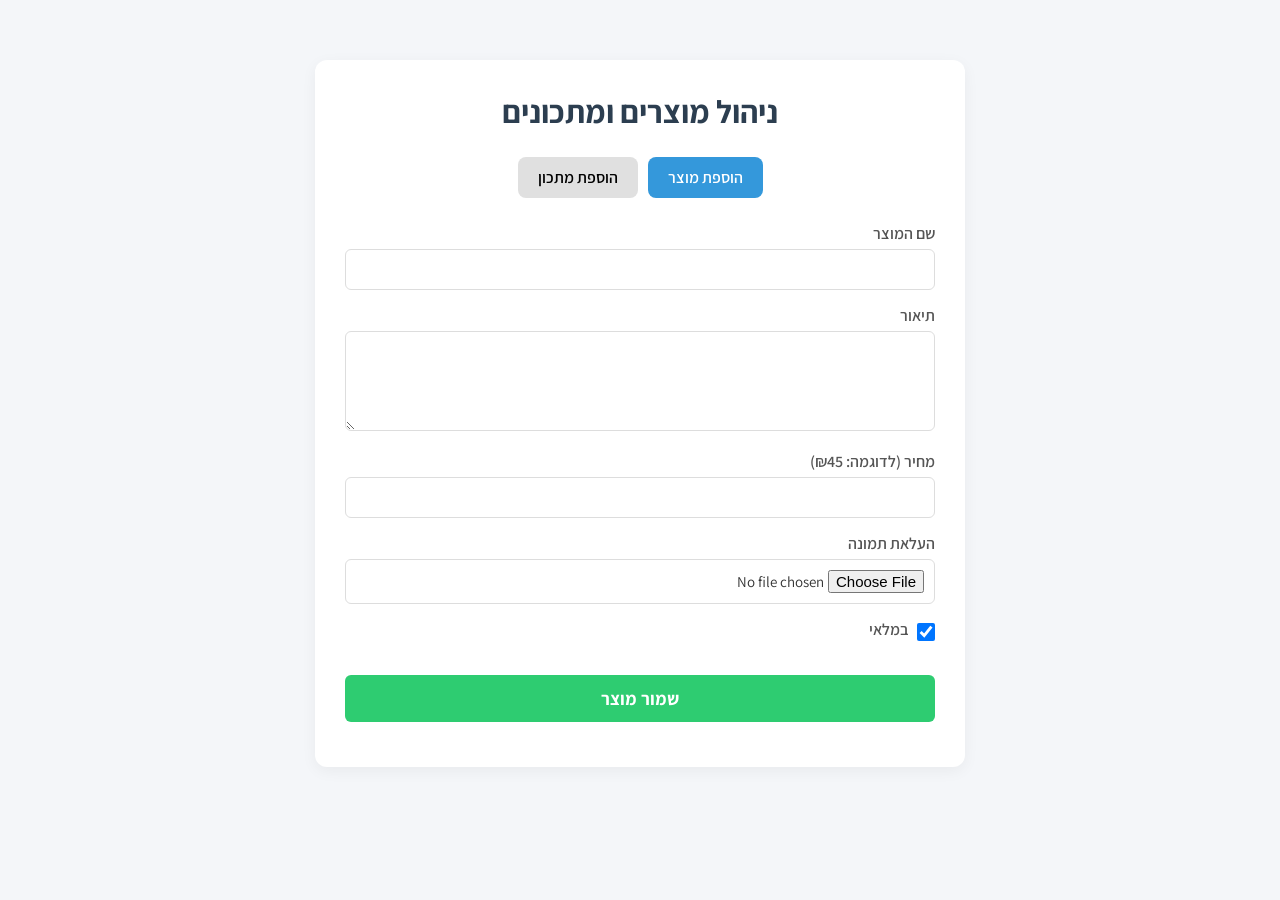
==== admin/index.html @ 8ba14fdf "Update index.html" ====
<!doctype html>
<html lang="he" dir="rtl">
<head>
    <meta charset="utf-8" />
    <meta name="viewport" content="width=device-width, initial-scale=1.0" />
    <title>מערכת ניהול תוכן - Inbali’z</title>
    <link href="https://fonts.googleapis.com/css2?family=Assistant:wght@400;600;700&display=swap" rel="stylesheet">
    <style>
        * {
            box-sizing: border-box;
            margin: 0;
            padding: 0;
            font-family: 'Assistant', sans-serif;
        }
        body {
            background-color: #f4f6f9;
            color: #333;
            padding: 20px;
        }
        .admin-container {
            max-width: 650px;
            margin: 40px auto;
            background: #fff;
            padding: 30px;
            border-radius: 12px;
            box-shadow: 0 4px 15px rgba(0,0,0,0.05);
        }
        h1 {
            text-align: center;
            margin-bottom: 25px;
            color: #2c3e50;
        }
        .tabs {
            display: flex;
            justify-content: center;
            margin-bottom: 25px;
            gap: 10px;
        }
        .tab-btn {
            padding: 10px 20px;
            border: none;
            background: #e0e0e0;
            cursor: pointer;
            border-radius: 8px;
            font-size: 16px;
            font-weight: 600;
            transition: 0.3s;
        }
        .tab-btn.active {
            background: #3498db;
            color: #fff;
        }
        .form-section {
            display: none;
        }
        .form-section.active {
            display: block;
        }
        .form-group {
            margin-bottom: 15px;
        }
        label {
            display: block;
            margin-bottom: 5px;
            font-weight: 600;
            color: #555;
        }
        input[type="text"],
        input[type="number"],
        input[type="file"],
        textarea {
            width: 100%;
            padding: 10px;
            border: 1px solid #ddd;
            border-radius: 6px;
            font-size: 15px;
        }
        textarea {
            resize: vertical;
            height: 100px;
        }
        .ingredient-row {
            display: flex;
            gap: 8px;
            margin-bottom: 8px;
            align-items: center;
        }
        .ingredient-row input {
            flex: 1;
        }
        .action-btn {
            background: #3498db;
            color: white;
            border: none;
            width: 38px;
            height: 38px;
            border-radius: 6px;
            cursor: pointer;
            font-size: 18px;
            font-weight: bold;
            display: flex;
            align-items: center;
            justify-content: center;
            flex-shrink: 0;
        }
        .action-btn.remove {
            background: #e74c3c;
        }
        .action-btn.add {
            background: #2ecc71;
        }
        .checkbox-group {
            display: flex;
            align-items: center;
            gap: 8px;
        }
        .checkbox-group input {
            width: 18px;
            height: 18px;
        }
        button.submit-btn {
            width: 100%;
            padding: 12px;
            background: #2ecc71;
            color: white;
            border: none;
            border-radius: 6px;
            font-size: 18px;
            font-weight: 700;
            cursor: pointer;
            transition: 0.3s;
            margin-top: 15px;
        }
        button.submit-btn:hover {
            background: #27ae60;
        }
        #status-message {
            margin-top: 15px;
            text-align: center;
            font-weight: 600;
        }
    </style>
</head>
<body>

    <div class="admin-container">
        <h1>ניהול מוצרים ומתכונים</h1>
        
        <div class="tabs">
            <button class="tab-btn active" onclick="switchTab('products')">הוספת מוצר</button>
            <button class="tab-btn" onclick="switchTab('recipes')">הוספת מתכון</button>
        </div>

        <!-- טופס מוצרים -->
        <div id="products-section" class="form-section active">
            <form id="product-form" onsubmit="saveItem(event, 'products')">
                <div class="form-group">
                    <label>שם המוצר</label>
                    <input type="text" id="prod-name" required>
                </div>
                <div class="form-group">
                    <label>תיאור</label>
                    <textarea id="prod-desc" required></textarea>
                </div>
                <div class="form-group">
                    <label>מחיר (לדוגמה: ₪45)</label>
                    <input type="text" id="prod-price" required>
                </div>
                <div class="form-group">
                    <label>העלאת תמונה</label>
                    <input type="file" id="prod-img" accept="image/*" required>
                </div>
                <div class="form-group checkbox-group">
                    <input type="checkbox" id="prod-stock" checked>
                    <label for="prod-stock">במלאי</label>
                </div>
                <button type="submit" class="submit-btn">שמור מוצר</button>
            </form>
        </div>

        <!-- טופס מתכונים -->
        <div id="recipes-section" class="form-section">
            <form id="recipe-form" onsubmit="saveItem(event, 'recipes')">
                <div class="form-group">
                    <label>מזהה (מספר סידורי ייחודי, למשל: 1, 2...)</label>
                    <input type="number" id="rec-id" required>
                </div>
                <div class="form-group">
                    <label>שם המתכון</label>
                    <input type="text" id="rec-title" required>
                </div>
                <div class="form-group">
                    <label>העלאת תמונה</label>
                    <input type="file" id="rec-img" accept="image/*" required>
                </div>
                <div class="form-group">
                    <label>מצרכים</label>
                    <div id="ingredients-container">
                        <div class="ingredient-row">
                            <input type="text" class="ingredient-input" placeholder="לדוגמה: 500 מ&quot;ל שמנת מתוקה" required>
                            <button type="button" class="action-btn add" onclick="addIngredientRow(this)" title="הוסף שורה">+</button>
                        </div>
                    </div>
                </div>
                <div class="form-group">
                    <label>אופן הכנה</label>
                    <textarea id="rec-instructions" required></textarea>
                </div>
                <button type="submit" class="submit-btn">שמור מתכון</button>
            </form>
        </div>

        <div id="status-message"></div>
    </div>

    <script>
        const GITHUB_TOKEN = "YOUR_GITHUB_PERSONAL_ACCESS_TOKEN"; 
        const REPO_OWNER = "YOUR_GITHUB_USERNAME";
        const REPO_NAME = "YOUR_REPO_NAME";
        const BRANCH = "main";

        function switchTab(tab) {
            document.querySelectorAll('.tab-btn').forEach(btn => btn.classList.remove('active'));
            document.querySelectorAll('.form-section').forEach(sec => sec.classList.remove('active'));

            if (tab === 'products') {
                document.querySelectorAll('.tab-btn')[0].classList.add('active');
                document.getElementById('products-section').classList.add('active');
            } else {
                document.querySelectorAll('.tab-btn')[1].classList.add('active');
                document.getElementById('recipes-section').classList.add('active');
            }
        }

        // ניהול שורות מצרכים דינמיות עם כפתור + ו- - צמודים
        function addIngredientRow(button) {
            // הופכים את הכפתור הנוכחי למינוס (-) כדי שיה אפשר למחוק את השורה הזו
            button.className = "action-btn remove";
            button.textContent = "-";
            button.setAttribute("onclick", "removeIngredientRow(this)");

            const container = document.getElementById("ingredients-container");
            const newRow = document.createElement("div");
            newRow.className = "ingredient-row";
            newRow.innerHTML = `
                <input type="text" class="ingredient-input" placeholder="הכנס מצרך נוסף">
                <button type="button" class="action-btn add" onclick="addIngredientRow(this)" title="הוסף שורה">+</button>
            `;
            container.appendChild(newRow);
        }

        function removeIngredientRow(button) {
            button.parentElement.remove();
        }

        function fileToBase64(file) {
            return new Promise((resolve, reject) => {
                const reader = new FileReader();
                reader.readAsDataURL(file);
                reader.onload = () => resolve(reader.result.split(',')[1]);
                reader.onerror = error => reject(error);
            });
        }

        async function uploadImageToGitHub(fileInputId) {
            const fileInput = document.getElementById(fileInputId);
            if (!fileInput.files[0]) return null;

            const file = fileInput.files[0];
            const base64Content = await fileToBase64(file);
            const imageName = `${Date.now()}-${file.name.replace(/\s+/g, '-')}`;
            const imagePath = `images/${imageName}`;

            const response = await fetch(`https://api.github.com/repos/${REPO_OWNER}/${REPO_NAME}/contents/${imagePath}`, {
                method: "PUT",
                headers: {
                    "Authorization": `token ${GITHUB_TOKEN}`,
                    "Content-Type": "application/json",
                },
                body: JSON.stringify({
                    message: `Upload image ${imageName} via admin panel`,
                    content: base64Content,
                    branch: BRANCH
                })
            });

            if (!response.ok) {
                throw new Error("Failed to upload image to GitHub");
            }

            return imagePath;
        }

        async function saveItem(event, type) {
            event.preventDefault();
            const statusDiv = document.getElementById("status-message");
            statusDiv.style.color = "#333";
            statusDiv.textContent = "מעלה תמונה ושומר נתונים ל-GitHub...";

            try {
                const imagePath = await uploadImageToGitHub(type === 'products' ? 'prod-img' : 'rec-img');
                
                let fileName, fileData, folderPath;
                const uniqueId = Date.now();

                if (type === 'products') {
                    const name = document.getElementById("prod-name").value;
                    const description = document.getElementById("prod-desc").value;
                    const price = document.getElementById("prod-price").value;
                    const inStock = document.getElementById("prod-stock").checked;

                    fileName = `product-${uniqueId}.json`;
                    folderPath = `data/products/${fileName}`;
                    fileData = { name, description, price, image: `./${imagePath}`, inStock };
                } else {
                    const id = Number(document.getElementById("rec-id").value);
                    const title = document.getElementById("rec-title").value;
                    const instructions = document.getElementById("rec-instructions").value;

                    // איסוף כל שורות המצרכים למערך מחרוזות נקי
                    const ingredientInputs = document.querySelectorAll(".ingredient-input");
                    const ingredients = Array.from(ingredientInputs).map(input => input.value.trim()).filter(val => val !== "");

                    fileName = `recipe-${uniqueId}.json`;
                    folderPath = `data/recipes/${fileName}`;
                    fileData = { id, title, image: `./${imagePath}`, ingredients, instructions };
                }

                const contentEncoded = btoa(unescape(encodeURIComponent(JSON.stringify(fileData, null, 2))));

                const response = await fetch(`https://api.github.com/repos/${REPO_OWNER}/${REPO_NAME}/contents/${folderPath}`,{
                    method: "PUT",
                    headers: {
                        "Authorization": `token ${GITHUB_TOKEN}`,
                        "Content-Type": "application/json",
                    },
                    body: JSON.stringify({
                        message: `Add new ${type} and image via custom admin panel`,
                        content: contentEncoded,
                        branch: BRANCH
                    })
                });

                if (response.ok) {
                    statusDiv.style.color = "green";
                    statusDiv.textContent = "הפריט והתמונה הועלו בהצלחה ונשמרו ב-GitHub! ✨";
                    event.target.reset();
                    // איפוס שורות המצרכים למצרך בודד התחלתי עם כפתור +
                    document.getElementById("ingredients-container").innerHTML = `
                        <div class="ingredient-row">
                            <input type="text" class="ingredient-input" placeholder="לדוגמה: 500 מ&quot;ל שמנת מתוקה" required>
                            <button type="button" class="action-btn add" onclick="addIngredientRow(this)" title="הוסף שורה">+</button>
                        </div>
                    `;
                } else {
                    const err = await response.json();
                    throw new Error(err.message || "Unknown error");
                }
            } catch (error) {
                statusDiv.style.color = "red";
                statusDiv.textContent = "שגיאה בשמירה: " + error.message;
            }
        }
    </script>
</body>
</html>
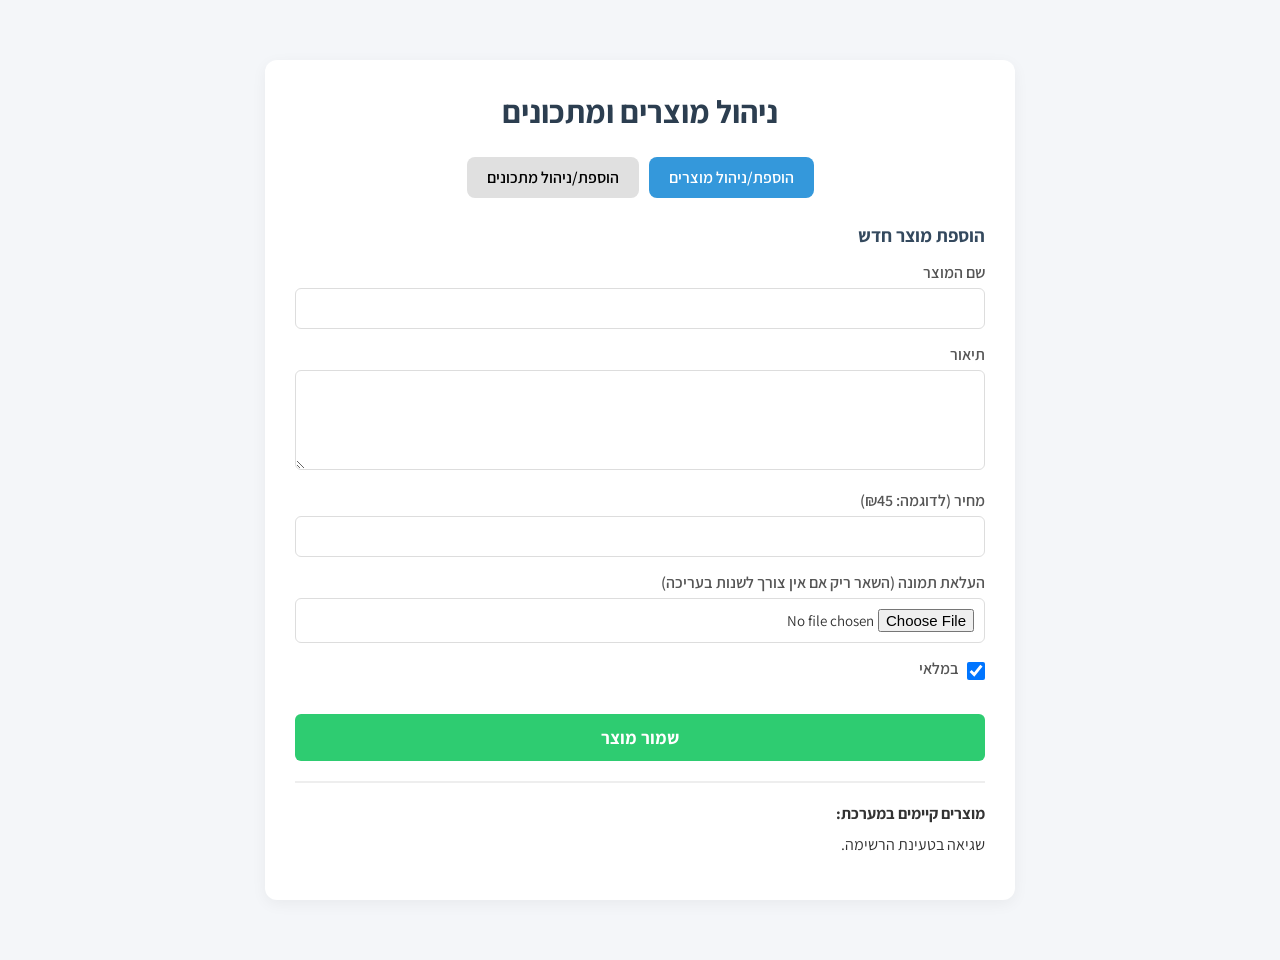
==== commit 476c79d1: "Update index.html" ====
--- a/admin/index.html
+++ b/admin/index.html
@@ -18,7 +18,7 @@
             padding: 20px;
         }
         .admin-container {
-            max-width: 650px;
+            max-width: 750px;
             margin: 40px auto;
             background: #fff;
             padding: 30px;
@@ -35,6 +35,7 @@
             justify-content: center;
             margin-bottom: 25px;
             gap: 10px;
+            flex-wrap: wrap;
         }
         .tab-btn {
             padding: 10px 20px;
@@ -134,11 +135,71 @@
         button.submit-btn:hover {
             background: #27ae60;
         }
+        button.cancel-edit-btn {
+            width: 100%;
+            padding: 8px;
+            background: #e74c3c;
+            color: white;
+            border: none;
+            border-radius: 6px;
+            font-size: 15px;
+            cursor: pointer;
+            margin-top: 8px;
+            display: none;
+        }
         #status-message {
             margin-top: 15px;
             text-align: center;
             font-weight: 600;
         }
+        .items-list {
+            margin-top: 20px;
+            border-top: 2px solid #eee;
+            padding-top: 20px;
+        }
+        .item-card {
+            display: flex;
+            justify-content: space-between;
+            align-items: center;
+            background: #f9f9f9;
+            padding: 12px 15px;
+            border-radius: 8px;
+            margin-bottom: 10px;
+            border: 1px solid #e5e5e5;
+        }
+        .item-info {
+            display: flex;
+            align-items: center;
+            gap: 12px;
+        }
+        .item-info img {
+            width: 45px;
+            height: 45px;
+            object-fit: cover;
+            border-radius: 6px;
+        }
+        .item-actions {
+            display: flex;
+            gap: 8px;
+        }
+        .edit-item-btn {
+            background: #f39c12;
+            color: white;
+            border: none;
+            padding: 6px 12px;
+            border-radius: 5px;
+            cursor: pointer;
+            font-weight: 600;
+        }
+        .delete-item-btn {
+            background: #e74c3c;
+            color: white;
+            border: none;
+            padding: 6px 12px;
+            border-radius: 5px;
+            cursor: pointer;
+            font-weight: 600;
+        }
     </style>
 </head>
 <body>
@@ -147,13 +208,18 @@
         <h1>ניהול מוצרים ומתכונים</h1>
         
         <div class="tabs">
-            <button class="tab-btn active" onclick="switchTab('products')">הוספת מוצר</button>
-            <button class="tab-btn" onclick="switchTab('recipes')">הוספת מתכון</button>
+            <button class="tab-btn active" onclick="switchTab('products')">הוספת/ניהול מוצרים</button>
+            <button class="tab-btn" onclick="switchTab('recipes')">הוספת/ניהול מתכונים</button>
         </div>
 
         <!-- טופס מוצרים -->
         <div id="products-section" class="form-section active">
+            <h3 id="product-form-title" style="margin-bottom: 15px; color: #34495e;">הוספת מוצר חדש</h3>
             <form id="product-form" onsubmit="saveItem(event, 'products')">
+                <input type="hidden" id="prod-edit-filename">
+                <input type="hidden" id="prod-edit-sha">
+                <input type="hidden" id="prod-existing-img">
+                
                 <div class="form-group">
                     <label>שם המוצר</label>
                     <input type="text" id="prod-name" required>
@@ -167,31 +233,38 @@
                     <input type="text" id="prod-price" required>
                 </div>
                 <div class="form-group">
-                    <label>העלאת תמונה</label>
-                    <input type="file" id="prod-img" accept="image/*" required>
+                    <label>העלאת תמונה (השאר ריק אם אין צורך לשנות בעריכה)</label>
+                    <input type="file" id="prod-img" accept="image/*">
                 </div>
                 <div class="form-group checkbox-group">
                     <input type="checkbox" id="prod-stock" checked>
                     <label for="prod-stock">במלאי</label>
                 </div>
-                <button type="submit" class="submit-btn">שמור מוצר</button>
+                <button type="submit" id="prod-submit-btn" class="submit-btn">שמור מוצר</button>
+                <button type="button" id="prod-cancel-btn" class="cancel-edit-btn" onclick="cancelEdit('products')">ביטול עריכה</button>
             </form>
+
+            <div class="items-list">
+                <h4 style="margin-bottom: 10px;">מוצרים קיימים במערכת:</h4>
+                <div id="products-list-container">טוען מוצרים...</div>
+            </div>
         </div>
 
         <!-- טופס מתכונים -->
         <div id="recipes-section" class="form-section">
+            <h3 id="recipe-form-title" style="margin-bottom: 15px; color: #34495e;">הוספת מתכון חדש</h3>
             <form id="recipe-form" onsubmit="saveItem(event, 'recipes')">
-                <div class="form-group">
-                    <label>מזהה (מספר סידורי ייחודי, למשל: 1, 2...)</label>
-                    <input type="number" id="rec-id" required>
-                </div>
+                <input type="hidden" id="rec-edit-filename">
+                <input type="hidden" id="rec-edit-sha">
+                <input type="hidden" id="rec-existing-img">
+
                 <div class="form-group">
                     <label>שם המתכון</label>
                     <input type="text" id="rec-title" required>
                 </div>
                 <div class="form-group">
-                    <label>העלאת תמונה</label>
-                    <input type="file" id="rec-img" accept="image/*" required>
+                    <label>העלאת תמונה (השאר ריק אם אין צורך לשנות בעריכה)</label>
+                    <input type="file" id="rec-img" accept="image/*">
                 </div>
                 <div class="form-group">
                     <label>מצרכים</label>
@@ -206,8 +279,14 @@
                     <label>אופן הכנה</label>
                     <textarea id="rec-instructions" required></textarea>
                 </div>
-                <button type="submit" class="submit-btn">שמור מתכון</button>
+                <button type="submit" id="rec-submit-btn" class="submit-btn">שמור מתכון</button>
+                <button type="button" id="rec-cancel-btn" class="cancel-edit-btn" onclick="cancelEdit('recipes')">ביטול עריכה</button>
             </form>
+
+            <div class="items-list">
+                <h4 style="margin-bottom: 10px;">מתכונים קיימים במערכת:</h4>
+                <div id="recipes-list-container">טוען מתכונים...</div>
+            </div>
         </div>
 
         <div id="status-message"></div>
@@ -218,6 +297,12 @@
         const REPO_OWNER = "YOUR_GITHUB_USERNAME";
         const REPO_NAME = "YOUR_REPO_NAME";
         const BRANCH = "main";
+
+        // טעינת רשימות בעלייה
+        window.onload = () => {
+            loadItemsList('products');
+            loadItemsList('recipes');
+        };
 
         function switchTab(tab) {
             document.querySelectorAll('.tab-btn').forEach(btn => btn.classList.remove('active'));
@@ -232,9 +317,58 @@
             }
         }
 
-        // ניהול שורות מצרכים דינמיות עם כפתור + ו- - צמודים
-        function addIngredientRow(button) {
-            // הופכים את הכפתור הנוכחי למינוס (-) כדי שיה אפשר למחוק את השורה הזו
+        // טעינת רשימת פריטים מגיטהאב
+        async function loadItemsList(type) {
+            const containerId = type === 'products' ? 'products-list-container' : 'recipes-list-container';
+            const container = document.getElementById(containerId);
+            const folderPath = `data/${type}`;
+
+            try {
+                const response = await fetch(`https://api.github.com/repos/${REPO_OWNER}/${REPO_NAME}/contents/${folderPath}`, {
+                    headers: { "Authorization": `token ${GITHUB_TOKEN}` }
+                });
+
+                if (!response.ok) {
+                    container.innerHTML = "אין פריטים קיימים או תיקייה ריקה.";
+                    return;
+                }
+
+                const files = await response.json();
+                const jsonFiles = files.filter(f => f.name.endsWith('.json'));
+
+                if (jsonFiles.length === 0) {
+                    container.innerHTML = "אין פריטים עדיין.";
+                    return;
+                }
+
+                container.innerHTML = "";
+                for (let file of jsonFiles) {
+                    const fileContentRes = await fetch(file.download_url);
+                    const data = await fileContentRes.json();
+                    const itemName = type === 'products' ? data.name : data.title;
+                    const itemImg = data.image ? data.image.replace('./', '') : '';
+
+                    const card = document.createElement("div");
+                    card.className = "item-card";
+                    card.innerHTML = `
+                        <div class="item-info">
+                            ${itemImg ? `<img src="../${itemImg}" onerror="this.src='https://via.placeholder.com/45'">` : ''}
+                            <span><strong>${itemName}</strong></span>
+                        </div>
+                        <div class="item-actions">
+                            <button class="item-btn edit-item-btn" onclick='prepareEdit("${type}", ${JSON.stringify(file.name)}, ${JSON.stringify(file.sha)})'>עריכה</button>
+                            <button class="item-btn delete-item-btn" onclick='deleteItem("${type}", ${JSON.stringify(file.name)}, ${JSON.stringify(file.sha)}, ${JSON.stringify(data.image)})'>מחיקה</button>
+                        </div>
+                    `;
+                    container.appendChild(card);
+                }
+            } catch (err) {
+                container.innerHTML = "שגיאה בטעינת הרשימה.";
+            }
+        }
+
+        // ניהול שורות מצרכים
+        function addIngredientRow(button, value = "") {
             button.className = "action-btn remove";
             button.textContent = "-";
             button.setAttribute("onclick", "removeIngredientRow(this)");
@@ -243,7 +377,7 @@
             const newRow = document.createElement("div");
             newRow.className = "ingredient-row";
             newRow.innerHTML = `
-                <input type="text" class="ingredient-input" placeholder="הכנס מצרך נוסף">
+                <input type="text" class="ingredient-input" value="${value}" placeholder="הכנס מצרך נוסף">
                 <button type="button" class="action-btn add" onclick="addIngredientRow(this)" title="הוסף שורה">+</button>
             `;
             container.appendChild(newRow);
@@ -284,74 +418,208 @@
                 })
             });
 
-            if (!response.ok) {
-                throw new Error("Failed to upload image to GitHub");
+            if (!response.ok) throw new Error("Failed to upload image");
+            return imagePath;
+        }
+
+        // הכנה לעריכת פריט קיים
+        async function prepareEdit(type, fileName, sha) {
+            const statusDiv = "טוען נתונים לעריכה...";
+            const folderPath = `data/${type}/${fileName}`;
+            
+            const res = await fetch(`https://api.github.com/repos/${REPO_OWNER}/${REPO_NAME}/contents/${folderPath}`, {
+                headers: { "Authorization": `token ${GITHUB_TOKEN}` }
+            });
+            const fileDataJson = await res.json();
+            const content = JSON.parse(decodeURIComponent(escape(atob(fileDataJson.content))));
+
+            if (type === 'products') {
+                document.getElementById('prod-edit-filename').value = fileName;
+                document.getElementById('prod-edit-sha').value = sha;
+                document.getElementById('prod-existing-img').value = content.image;
+                document.getElementById('prod-name').value = content.name;
+                document.getElementById('prod-desc').value = content.description;
+                document.getElementById('prod-price').value = content.price;
+                document.getElementById('prod-stock').checked = content.inStock;
+
+                document.getElementById('product-form-title').textContent = "עריכת מוצר קיים";
+                document.getElementById('prod-submit-btn').textContent = "עדכן מוצר";
+                document.getElementById('prod-cancel-btn').style.display = "block";
+                window.scrollTo({ top: 0, behavior: 'smooth' });
+            } else {
+                document.getElementById('rec-edit-filename').value = fileName;
+                document.getElementById('rec-edit-sha').value = sha;
+                document.getElementById('rec-existing-img').value = content.image;
+                document.getElementById('rec-title').value = content.title;
+                document.getElementById('rec-instructions').value = content.instructions;
+
+                // טעינת מצרכים
+                const container = document.getElementById("ingredients-container");
+                container.innerHTML = "";
+                if (content.ingredients && content.ingredients.length > 0) {
+                    content.ingredients.forEach((ing, index) => {
+                        const row = document.createElement("div");
+                        row.className = "ingredient-row";
+                        const isLast = index === content.ingredients.length - 1;
+                        row.innerHTML = `
+                            <input type="text" class="ingredient-input" value="${ing}" placeholder="הכנס מצרך">
+                            <button type="button" class="action-btn ${isLast ? 'add' : 'remove'}" onclick="${isLast ? 'addIngredientRow(this)' : 'removeIngredientRow(this)'}" title="${isLast ? 'הוסף שורה' : 'מחק'}">${isLast ? '+' : '-'}</button>
+                        `;
+                        container.appendChild(row);
+                    });
+                }
+
+                document.getElementById('recipe-form-title').textContent = "עריכת מתכון קיים";
+                document.getElementById('rec-submit-btn').textContent = "עדכן מתכון";
+                document.getElementById('rec-cancel-btn').style.display = "block";
+                window.scrollTo({ top: 0, behavior: 'smooth' });
             }
-
-            return imagePath;
-        }
-
+        }
+
+        function cancelEdit(type) {
+            if (type === 'products') {
+                document.getElementById('product-form').reset();
+                document.getElementById('prod-edit-filename').value = "";
+                document.getElementById('prod-edit-sha').value = "";
+                document.getElementById('product-form-title').textContent = "הוספת מוצר חדש";
+                document.getElementById('prod-submit-btn').textContent = "שמור מוצר";
+                document.getElementById('prod-cancel-btn').style.display = "none";
+            } else {
+                document.getElementById('recipe-form').reset();
+                document.getElementById('rec-edit-filename').value = "";
+                document.getElementById('rec-edit-sha').value = "";
+                document.getElementById('recipe-form-title').textContent = "הוספת מתכון חדש";
+                document.getElementById('rec-submit-btn').textContent = "שמור מתכון";
+                document.getElementById('rec-cancel-btn').style.display = "none";
+                document.getElementById("ingredients-container").innerHTML = `
+                    <div class="ingredient-row">
+                        <input type="text" class="ingredient-input" placeholder="לדוגמה: 500 מ&quot;ל שמנת מתוקה" required>
+                        <button type="button" class="action-btn add" onclick="addIngredientRow(this)" title="הוסף שורה">+</button>
+                    </div>
+                `;
+            }
+        }
+
+        // מחיקת פריט
+        async function deleteItem(type, fileName, sha, imagePath) {
+            if (!confirm("האם את בטוחה שאת רוצה למחוק את הפריט לצמיתות?")) return;
+            const statusDiv = document.getElementById("status-message");
+            statusDiv.style.color = "#333";
+            statusDiv.textContent = "מוחק פריט...";
+
+            try {
+                // מחיקת קובץ ה-JSON
+                await fetch(`https://api.github.com/repos/${REPO_OWNER}/${REPO_NAME}/contents/data/${type}/${fileName}`, {
+                    method: "DELETE",
+                    headers: {
+                        "Authorization": `token ${GITHUB_TOKEN}`,
+                        "Content-Type": "application/json",
+                    },
+                    body: JSON.stringify({ message: `Delete ${fileName}`, sha: sha, branch: BRANCH })
+                });
+
+                // מחיקת תמונה קשורה אם קיימת
+                if (imagePath) {
+                    const cleanImgPath = imagePath.replace('./', '');
+                    const imgRes = await fetch(`https://api.github.com/repos/${REPO_OWNER}/${REPO_NAME}/contents/${cleanImgPath}`, {
+                        headers: { "Authorization": `token ${GITHUB_TOKEN}` }
+                    });
+                    if (imgRes.ok) {
+                        const imgData = await imgRes.json();
+                        await fetch(`https://api.github.com/repos/${REPO_OWNER}/${REPO_NAME}/contents/${cleanImgPath}`, {
+                            method: "DELETE",
+                            headers: {
+                                "Authorization": `token ${GITHUB_TOKEN}`,
+                                "Content-Type": "application/json",
+                            },
+                            body: JSON.stringify({ message: `Delete image for ${fileName}`, sha: imgData.sha, branch: BRANCH })
+                        });
+                    }
+                }
+
+                statusDiv.style.color = "green";
+                statusDiv.textContent = "הפריט נמחק בהצלחה!";
+                loadItemsList(type);
+            } catch (err) {
+                statusDiv.style.color = "red";
+                statusDiv.textContent = "שגיאה במחיקה: " + err.message;
+            }
+        }
+
+        // שמירה או עדכון פריט
         async function saveItem(event, type) {
             event.preventDefault();
             const statusDiv = document.getElementById("status-message");
             statusDiv.style.color = "#333";
-            statusDiv.textContent = "מעלה תמונה ושומר נתונים ל-GitHub...";
+            statusDiv.textContent = "מעבד נתונים ושומר ל-GitHub...";
 
             try {
-                const imagePath = await uploadImageToGitHub(type === 'products' ? 'prod-img' : 'rec-img');
+                const fileInputId = type === 'products' ? 'prod-img' : 'rec-img';
+                let imagePath = await uploadImageToGitHub(fileInputId);
                 
-                let fileName, fileData, folderPath;
-                const uniqueId = Date.now();
+                const existingImg = document.getElementById(type === 'products' ? 'prod-existing-img' : 'rec-existing-img').value;
+                if (!imagePath) {
+                    imagePath = existingImg || "";
+                } else {
+                    imagePath = `./${imagePath}`;
+                }
+
+                let fileName = document.getElementById(type === 'products' ? 'prod-edit-filename' : 'rec-edit-filename').value;
+                let sha = document.getElementById(type === 'products' ? 'prod-edit-sha' : 'rec-edit-sha').value;
+                
+                const isEditing = fileName !== "";
+                if (!isEditing) {
+                    fileName = `${type === 'products' ? 'product' : 'recipe'}-${Date.now()}.json`;
+                }
+
+                const folderPath = `data/${type}/${fileName}`;
+                let fileData = {};
 
                 if (type === 'products') {
-                    const name = document.getElementById("prod-name").value;
-                    const description = document.getElementById("prod-desc").value;
-                    const price = document.getElementById("prod-price").value;
-                    const inStock = document.getElementById("prod-stock").checked;
-
-                    fileName = `product-${uniqueId}.json`;
-                    folderPath = `data/products/${fileName}`;
-                    fileData = { name, description, price, image: `./${imagePath}`, inStock };
+                    fileData = {
+                        name: document.getElementById("prod-name").value,
+                        description: document.getElementById("prod-desc").value,
+                        price: document.getElementById("prod-price").value,
+                        image: imagePath,
+                        inStock: document.getElementById("prod-stock").checked
+                    };
                 } else {
-                    const id = Number(document.getElementById("rec-id").value);
-                    const title = document.getElementById("rec-title").value;
-                    const instructions = document.getElementById("rec-instructions").value;
-
-                    // איסוף כל שורות המצרכים למערך מחרוזות נקי
                     const ingredientInputs = document.querySelectorAll(".ingredient-input");
                     const ingredients = Array.from(ingredientInputs).map(input => input.value.trim()).filter(val => val !== "");
 
-                    fileName = `recipe-${uniqueId}.json`;
-                    folderPath = `data/recipes/${fileName}`;
-                    fileData = { id, title, image: `./${imagePath}`, ingredients, instructions };
+                    fileData = {
+                        title: document.getElementById("rec-title").value,
+                        image: imagePath,
+                        ingredients: ingredients,
+                        instructions: document.getElementById("rec-instructions").value
+                    };
                 }
 
                 const contentEncoded = btoa(unescape(encodeURIComponent(JSON.stringify(fileData, null, 2))));
-
-                const response = await fetch(`https://api.github.com/repos/${REPO_OWNER}/${REPO_NAME}/contents/${folderPath}`,{
+                
+                let bodyPayload = {
+                    message: `${isEditing ? 'Update' : 'Add'} ${type} via custom admin panel`,
+                    content: contentEncoded,
+                    branch: BRANCH
+                };
+                if (isEditing && sha) {
+                    bodyPayload.sha = sha;
+                }
+
+                const response = await fetch(`https://api.github.com/repos/${REPO_OWNER}/${REPO_NAME}/contents/${folderPath}`, {
                     method: "PUT",
                     headers: {
                         "Authorization": `token ${GITHUB_TOKEN}`,
                         "Content-Type": "application/json",
                     },
-                    body: JSON.stringify({
-                        message: `Add new ${type} and image via custom admin panel`,
-                        content: contentEncoded,
-                        branch: BRANCH
-                    })
+                    body: JSON.stringify(bodyPayload)
                 });
 
                 if (response.ok) {
                     statusDiv.style.color = "green";
-                    statusDiv.textContent = "הפריט והתמונה הועלו בהצלחה ונשמרו ב-GitHub! ✨";
-                    event.target.reset();
-                    // איפוס שורות המצרכים למצרך בודד התחלתי עם כפתור +
-                    document.getElementById("ingredients-container").innerHTML = `
-                        <div class="ingredient-row">
-                            <input type="text" class="ingredient-input" placeholder="לדוגמה: 500 מ&quot;ל שמנת מתוקה" required>
-                            <button type="button" class="action-btn add" onclick="addIngredientRow(this)" title="הוסף שורה">+</button>
-                        </div>
-                    `;
+                    statusDiv.textContent = isEditing ? "הפריט עודכן בהצלחה! ✨" : "הפריט נוסף בהצלחה! ✨";
+                    cancelEdit(type);
+                    loadItemsList(type);
                 } else {
                     const err = await response.json();
                     throw new Error(err.message || "Unknown error");
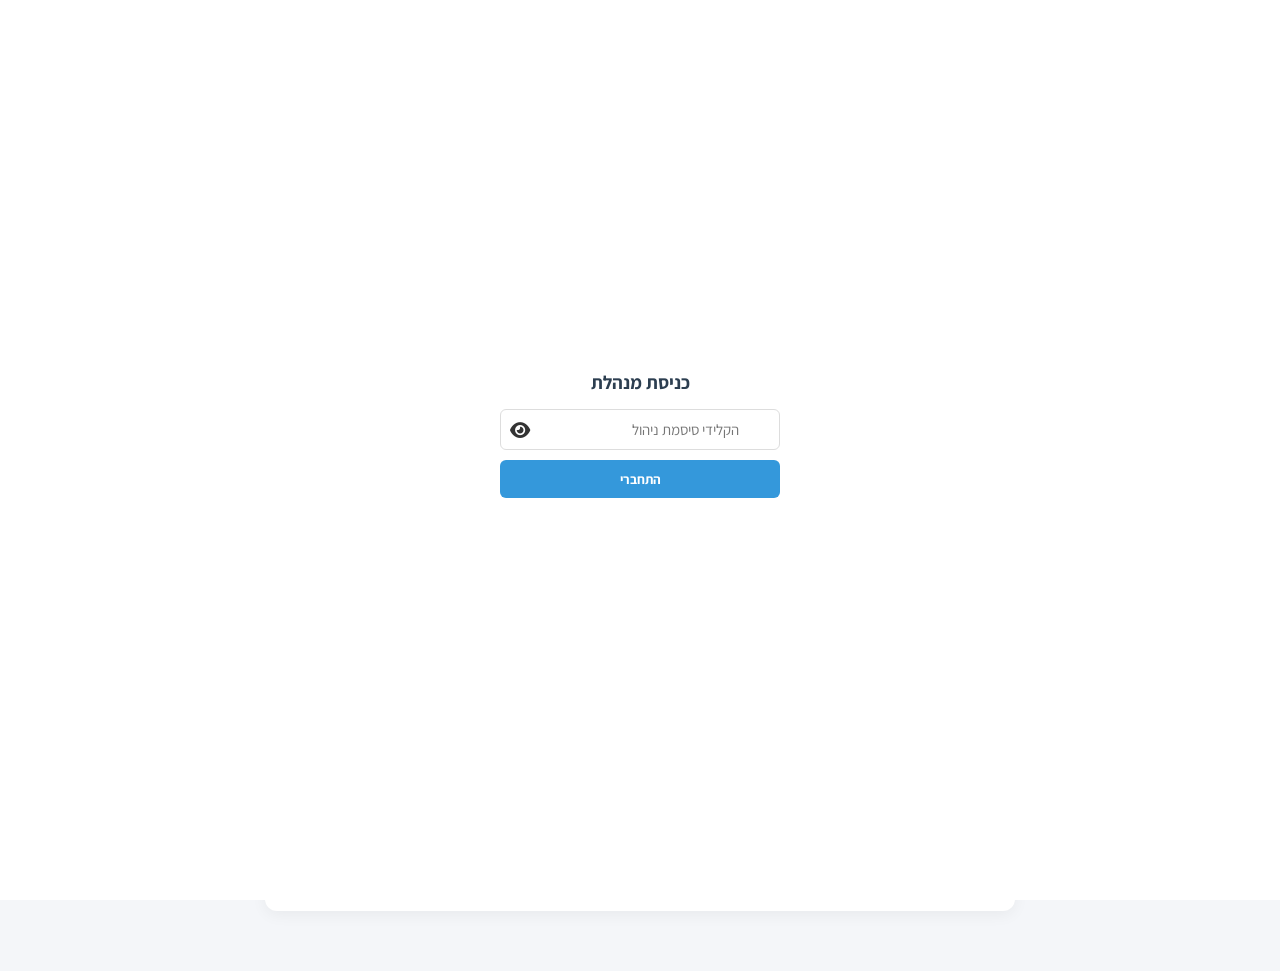
==== commit 426650d6: "Add files via upload" ====
--- a/admin/index.html
+++ b/admin/index.html
@@ -1,634 +1,763 @@
 <!doctype html>
 <html lang="he" dir="rtl">
-<head>
-    <meta charset="utf-8" />
-    <meta name="viewport" content="width=device-width, initial-scale=1.0" />
-    <title>מערכת ניהול תוכן - Inbali’z</title>
-    <link href="https://fonts.googleapis.com/css2?family=Assistant:wght@400;600;700&display=swap" rel="stylesheet">
-    <style>
-        * {
-            box-sizing: border-box;
-            margin: 0;
-            padding: 0;
-            font-family: 'Assistant', sans-serif;
-        }
-        body {
-            background-color: #f4f6f9;
-            color: #333;
-            padding: 20px;
-        }
-        .admin-container {
-            max-width: 750px;
-            margin: 40px auto;
-            background: #fff;
-            padding: 30px;
-            border-radius: 12px;
-            box-shadow: 0 4px 15px rgba(0,0,0,0.05);
-        }
-        h1 {
-            text-align: center;
-            margin-bottom: 25px;
-            color: #2c3e50;
-        }
-        .tabs {
-            display: flex;
-            justify-content: center;
-            margin-bottom: 25px;
-            gap: 10px;
-            flex-wrap: wrap;
-        }
-        .tab-btn {
-            padding: 10px 20px;
-            border: none;
-            background: #e0e0e0;
-            cursor: pointer;
-            border-radius: 8px;
-            font-size: 16px;
-            font-weight: 600;
-            transition: 0.3s;
-        }
-        .tab-btn.active {
-            background: #3498db;
-            color: #fff;
-        }
-        .form-section {
-            display: none;
-        }
-        .form-section.active {
-            display: block;
-        }
-        .form-group {
-            margin-bottom: 15px;
-        }
-        label {
-            display: block;
-            margin-bottom: 5px;
-            font-weight: 600;
-            color: #555;
-        }
-        input[type="text"],
-        input[type="number"],
-        input[type="file"],
-        textarea {
-            width: 100%;
-            padding: 10px;
-            border: 1px solid #ddd;
-            border-radius: 6px;
-            font-size: 15px;
-        }
-        textarea {
-            resize: vertical;
-            height: 100px;
-        }
-        .ingredient-row {
-            display: flex;
-            gap: 8px;
-            margin-bottom: 8px;
-            align-items: center;
-        }
-        .ingredient-row input {
-            flex: 1;
-        }
-        .action-btn {
-            background: #3498db;
-            color: white;
-            border: none;
-            width: 38px;
-            height: 38px;
-            border-radius: 6px;
-            cursor: pointer;
-            font-size: 18px;
-            font-weight: bold;
-            display: flex;
-            align-items: center;
-            justify-content: center;
-            flex-shrink: 0;
-        }
-        .action-btn.remove {
-            background: #e74c3c;
-        }
-        .action-btn.add {
-            background: #2ecc71;
-        }
-        .checkbox-group {
-            display: flex;
-            align-items: center;
-            gap: 8px;
-        }
-        .checkbox-group input {
-            width: 18px;
-            height: 18px;
-        }
-        button.submit-btn {
-            width: 100%;
-            padding: 12px;
-            background: #2ecc71;
-            color: white;
-            border: none;
-            border-radius: 6px;
-            font-size: 18px;
-            font-weight: 700;
-            cursor: pointer;
-            transition: 0.3s;
-            margin-top: 15px;
-        }
-        button.submit-btn:hover {
-            background: #27ae60;
-        }
-        button.cancel-edit-btn {
-            width: 100%;
-            padding: 8px;
-            background: #e74c3c;
-            color: white;
-            border: none;
-            border-radius: 6px;
-            font-size: 15px;
-            cursor: pointer;
-            margin-top: 8px;
-            display: none;
-        }
-        #status-message {
-            margin-top: 15px;
-            text-align: center;
-            font-weight: 600;
-        }
-        .items-list {
-            margin-top: 20px;
-            border-top: 2px solid #eee;
-            padding-top: 20px;
-        }
-        .item-card {
-            display: flex;
-            justify-content: space-between;
-            align-items: center;
-            background: #f9f9f9;
-            padding: 12px 15px;
-            border-radius: 8px;
-            margin-bottom: 10px;
-            border: 1px solid #e5e5e5;
-        }
-        .item-info {
-            display: flex;
-            align-items: center;
-            gap: 12px;
-        }
-        .item-info img {
-            width: 45px;
-            height: 45px;
-            object-fit: cover;
-            border-radius: 6px;
-        }
-        .item-actions {
-            display: flex;
-            gap: 8px;
-        }
-        .edit-item-btn {
-            background: #f39c12;
-            color: white;
-            border: none;
-            padding: 6px 12px;
-            border-radius: 5px;
-            cursor: pointer;
-            font-weight: 600;
-        }
-        .delete-item-btn {
-            background: #e74c3c;
-            color: white;
-            border: none;
-            padding: 6px 12px;
-            border-radius: 5px;
-            cursor: pointer;
-            font-weight: 600;
-        }
-    </style>
-</head>
-<body>
-
-    <div class="admin-container">
-        <h1>ניהול מוצרים ומתכונים</h1>
-        
-        <div class="tabs">
-            <button class="tab-btn active" onclick="switchTab('products')">הוספת/ניהול מוצרים</button>
-            <button class="tab-btn" onclick="switchTab('recipes')">הוספת/ניהול מתכונים</button>
+    <head>
+        <meta charset="utf-8" />
+        <meta name="viewport" content="width=device-width, initial-scale=1.0" />
+        <title>מערכת ניהול תוכן - Inbali’z</title>
+        <link href="https://fonts.googleapis.com/css2?family=Assistant:wght@400;600;700&display=swap" rel="stylesheet" />
+        <link rel="stylesheet" href="https://cdnjs.cloudflare.com/ajax/libs/font-awesome/6.4.0/css/all.min.css" />
+        <style>
+            * {
+                box-sizing: border-box;
+                margin: 0;
+                padding: 0;
+                font-family: "Assistant", sans-serif;
+            }
+            body {
+                background-color: #f4f6f9;
+                color: #333;
+                padding: 20px;
+            }
+            .admin-container {
+                max-width: 750px;
+                margin: 40px auto;
+                background: #fff;
+                padding: 30px;
+                border-radius: 12px;
+                box-shadow: 0 4px 15px rgba(0, 0, 0, 0.05);
+            }
+            h1 {
+                text-align: center;
+                margin-bottom: 25px;
+                color: #2c3e50;
+            }
+            .tabs {
+                display: flex;
+                justify-content: center;
+                margin-bottom: 25px;
+                gap: 10px;
+            }
+            .tab-btn {
+                padding: 10px 20px;
+                border: none;
+                background: #e0e0e0;
+                cursor: pointer;
+                border-radius: 8px;
+                font-size: 16px;
+                font-weight: 600;
+                transition: 0.3s;
+            }
+            .tab-btn.active {
+                background: #3498db;
+                color: #fff;
+            }
+            .form-section {
+                display: none;
+            }
+            .form-section.active {
+                display: block;
+            }
+            .form-group {
+                margin-bottom: 15px;
+            }
+            label {
+                display: block;
+                margin-bottom: 5px;
+                font-weight: 600;
+                color: #555;
+            }
+            input[type="text"],
+            input[type="number"],
+            input[type="file"],
+            input[type="password"],
+            textarea {
+                width: 100%;
+                padding: 10px;
+                border: 1px solid #ddd;
+                border-radius: 6px;
+                font-size: 15px;
+            }
+            textarea {
+                resize: vertical;
+                height: 100px;
+            }
+            .ingredient-row {
+                display: flex;
+                gap: 8px;
+                margin-bottom: 8px;
+                align-items: center;
+            }
+            .ingredient-row input {
+                flex: 1;
+            }
+            .action-btn {
+                background: #3498db;
+                color: white;
+                border: none;
+                width: 38px;
+                height: 38px;
+                border-radius: 6px;
+                cursor: pointer;
+                font-size: 18px;
+                font-weight: bold;
+                display: flex;
+                align-items: center;
+                justify-content: center;
+                flex-shrink: 0;
+            }
+            .action-btn.remove {
+                background: #e74c3c;
+            }
+            .action-btn.add {
+                background: #2ecc71;
+            }
+            .checkbox-group {
+                display: flex;
+                align-items: center;
+                gap: 8px;
+            }
+            .checkbox-group input {
+                width: 18px;
+                height: 18px;
+            }
+            button.submit-btn {
+                width: 100%;
+                padding: 12px;
+                background: #2ecc71;
+                color: white;
+                border: none;
+                border-radius: 6px;
+                font-size: 18px;
+                font-weight: 700;
+                cursor: pointer;
+                margin-top: 15px;
+            }
+            button.submit-btn:hover {
+                background: #27ae60;
+            }
+            button.cancel-edit-btn {
+                width: 100%;
+                padding: 8px;
+                background: #e74c3c;
+                color: white;
+                border: none;
+                border-radius: 6px;
+                font-size: 15px;
+                cursor: pointer;
+                margin-top: 8px;
+                display: none;
+            }
+            #status-message {
+                margin-top: 15px;
+                text-align: center;
+                font-weight: 600;
+            }
+            .items-list {
+                margin-top: 20px;
+                border-top: 2px solid #eee;
+                padding-top: 20px;
+            }
+            .item-card {
+                display: flex;
+                justify-content: space-between;
+                align-items: center;
+                background: #f9f9f9;
+                padding: 12px 15px;
+                border-radius: 8px;
+                margin-bottom: 10px;
+                border: 1px solid #e5e5e5;
+            }
+            .item-info {
+                display: flex;
+                align-items: center;
+                gap: 12px;
+            }
+            .item-info img {
+                width: 45px;
+                height: 45px;
+                object-fit: cover;
+                border-radius: 6px;
+            }
+            .item-actions {
+                display: flex;
+                gap: 8px;
+            }
+            .edit-item-btn {
+                background: #f39c12;
+                color: white;
+                border: none;
+                padding: 6px 12px;
+                border-radius: 5px;
+                cursor: pointer;
+                font-weight: 600;
+            }
+            .delete-item-btn {
+                background: #e74c3c;
+                color: white;
+                border: none;
+                padding: 6px 12px;
+                border-radius: 5px;
+                cursor: pointer;
+                font-weight: 600;
+            }
+            .image-preview-container {
+                margin-top: 8px;
+                display: flex;
+                align-items: center;
+                gap: 10px;
+            }
+            .image-preview-container img {
+                width: 50px;
+                height: 50px;
+                object-fit: cover;
+                border-radius: 6px;
+                border: 1px solid #ccc;
+                display: none;
+            }
+        </style>
+    </head>
+    <body>
+        <div class="admin-container">
+            <h1>ניהול מוצרים ומתכונים</h1>
+
+            <!-- מסך התחברות -->
+            <div
+                id="login-overlay"
+                style="
+                    position: fixed;
+                    top: 0;
+                    left: 0;
+                    width: 100%;
+                    height: 100%;
+                    background: #fff;
+                    z-index: 9999;
+                    display: flex;
+                    flex-direction: column;
+                    align-items: center;
+                    justify-content: center;
+                "
+            >
+                <div style="width: 280px; text-align: center">
+                    <h3 style="margin-bottom: 15px; color: #2c3e50">כניסת מנהלת</h3>
+                    <div style="position: relative; margin-bottom: 10px">
+                        <input type="password" id="admin-pass" placeholder="הקלידי סיסמת ניהול" style="padding: 10px 40px 10px 10px; width: 100%; border: 1px solid #ddd; border-radius: 6px" />
+                        <span
+                            onclick="togglePasswordVisibility()"
+                            style="position: absolute; left: 10px; top: 50%; transform: translateY(-50%); cursor: pointer; font-size: 18px; user-select: none"
+                            title="הצג/הסתר סיסמה"
+                            ><i class="fa-solid fa-eye"></i
+                        ></span>
+                    </div>
+                    <button
+                        id="login-btn"
+                        onclick="checkAccess()"
+                        style="padding: 10px 20px; width: 100%; background: #3498db; color: #fff; border: none; border-radius: 6px; font-weight: bold; cursor: pointer"
+                    >
+                        התחברי
+                    </button>
+                    <div id="login-status" style="margin-top: 12px; font-size: 14px; font-weight: 600; min-height: 20px"></div>
+                </div>
+            </div>
+
+            <div class="tabs">
+                <button class="tab-btn active" onclick="switchTab('products')">ניהול מוצרים</button>
+                <button class="tab-btn" onclick="switchTab('recipes')">ניהול מתכונים</button>
+            </div>
+
+            <!-- טופס מוצרים -->
+            <div id="products-section" class="form-section active">
+                <div style="display: flex; justify-content: space-between; align-items: center; margin-bottom: 15px">
+                    <h3 id="product-form-title" style="color: #34495e; margin: 0">הוספת מוצר חדש</h3>
+                    <button
+                        type="button"
+                        onclick="cancelEdit('products')"
+                        style="background: #95a5a6; color: white; border: none; padding: 5px 10px; border-radius: 4px; cursor: pointer; font-size: 13px"
+                    >
+                        🔄 נקה טופס
+                    </button>
+                </div>
+                <form id="product-form" onsubmit="saveItem(event, 'products')">
+                    <input type="hidden" id="prod-edit-id" />
+                    <input type="hidden" id="prod-existing-image" />
+
+                    <div class="form-group">
+                        <label>שם המוצר</label>
+                        <input type="text" id="prod-name" required />
+                    </div>
+                    <div class="form-group">
+                        <label>תיאור</label>
+                        <textarea id="prod-desc" required></textarea>
+                    </div>
+                    <div class="form-group">
+                        <label>מחיר (לדוגמה: 85₪)</label>
+                        <input type="text" id="prod-price" required />
+                    </div>
+                    <div class="form-group">
+                        <label>העלאת תמונה (השאירי ריק אם תרצי לשמור על הקיימת)</label>
+                        <input type="file" id="prod-img" accept="image/*" />
+                        <div class="image-preview-container">
+                            <img id="prod-preview" alt="תמונה קיימת" />
+                            <span id="prod-preview-text" style="font-size: 13px; color: #7f8c8d; display: none">תמונה קיימת שמורה במערכת</span>
+                        </div>
+                    </div>
+                    <div class="form-group checkbox-group">
+                        <input type="checkbox" id="prod-stock" checked />
+                        <label for="prod-stock">במלאי</label>
+                    </div>
+                    <button type="submit" id="prod-submit-btn" class="submit-btn">שמור מוצר</button>
+                    <button type="button" id="prod-cancel-btn" class="cancel-edit-btn" onclick="cancelEdit('products')">ביטול עריכה</button>
+                </form>
+
+                <div class="items-list">
+                    <h4 style="margin-bottom: 10px">מוצרים קיימים:</h4>
+                    <div id="products-list-container">טוען מוצרים...</div>
+                </div>
+            </div>
+
+            <!-- טופס מתכונים -->
+            <div id="recipes-section" class="form-section">
+                <div style="display: flex; justify-content: space-between; align-items: center; margin-bottom: 15px">
+                    <h3 id="recipe-form-title" style="color: #34495e; margin: 0">הוספת מתכון חדש</h3>
+                    <button
+                        type="button"
+                        onclick="cancelEdit('recipes')"
+                        style="background: #95a5a6; color: white; border: none; padding: 5px 10px; border-radius: 4px; cursor: pointer; font-size: 13px"
+                    >
+                        🔄 נקה טופס
+                    </button>
+                </div>
+                <form id="recipe-form" onsubmit="saveItem(event, 'recipes')">
+                    <input type="hidden" id="rec-edit-id" />
+                    <input type="hidden" id="rec-existing-image" />
+
+                    <div class="form-group">
+                        <label>שם המתכון</label>
+                        <input type="text" id="rec-title" required />
+                    </div>
+                    <div class="form-group">
+                        <label>העלאת תמונה (השאירי ריק אם תרצי לשמור על הקיימת)</label>
+                        <input type="file" id="rec-img" accept="image/*" />
+                        <div class="image-preview-container">
+                            <img id="rec-preview" alt="תמונה קיימת" />
+                            <span id="rec-preview-text" style="font-size: 13px; color: #7f8c8d; display: none">תמונה קיימת שמורה במערכת</span>
+                        </div>
+                    </div>
+                    <div class="form-group">
+                        <label>מצרכים</label>
+                        <div id="ingredients-container">
+                            <div class="ingredient-row">
+                                <input type="text" class="ingredient-input" placeholder='לדוגמה: 500 מ"ל שמנת מתוקה' required />
+                                <button type="button" class="action-btn add" onclick="addIngredientRow(this)" title="הוסף שורה">+</button>
+                            </div>
+                        </div>
+                    </div>
+                    <div class="form-group">
+                        <label>אופן הכנה</label>
+                        <textarea id="rec-instructions" required></textarea>
+                    </div>
+                    <button type="submit" id="rec-submit-btn" class="submit-btn">שמור מתכון</button>
+                    <button type="button" id="rec-cancel-btn" class="cancel-edit-btn" onclick="cancelEdit('recipes')">ביטול עריכה</button>
+                </form>
+
+                <div class="items-list">
+                    <h4 style="margin-bottom: 10px">מתכונים קיימים:</h4>
+                    <div id="recipes-list-container">טוען מתכונים...</div>
+                </div>
+            </div>
+
+            <div id="status-message"></div>
         </div>
 
-        <!-- טופס מוצרים -->
-        <div id="products-section" class="form-section active">
-            <h3 id="product-form-title" style="margin-bottom: 15px; color: #34495e;">הוספת מוצר חדש</h3>
-            <form id="product-form" onsubmit="saveItem(event, 'products')">
-                <input type="hidden" id="prod-edit-filename">
-                <input type="hidden" id="prod-edit-sha">
-                <input type="hidden" id="prod-existing-img">
-                
-                <div class="form-group">
-                    <label>שם המוצר</label>
-                    <input type="text" id="prod-name" required>
-                </div>
-                <div class="form-group">
-                    <label>תיאור</label>
-                    <textarea id="prod-desc" required></textarea>
-                </div>
-                <div class="form-group">
-                    <label>מחיר (לדוגמה: ₪45)</label>
-                    <input type="text" id="prod-price" required>
-                </div>
-                <div class="form-group">
-                    <label>העלאת תמונה (השאר ריק אם אין צורך לשנות בעריכה)</label>
-                    <input type="file" id="prod-img" accept="image/*">
-                </div>
-                <div class="form-group checkbox-group">
-                    <input type="checkbox" id="prod-stock" checked>
-                    <label for="prod-stock">במלאי</label>
-                </div>
-                <button type="submit" id="prod-submit-btn" class="submit-btn">שמור מוצר</button>
-                <button type="button" id="prod-cancel-btn" class="cancel-edit-btn" onclick="cancelEdit('products')">ביטול עריכה</button>
-            </form>
-
-            <div class="items-list">
-                <h4 style="margin-bottom: 10px;">מוצרים קיימים במערכת:</h4>
-                <div id="products-list-container">טוען מוצרים...</div>
-            </div>
-        </div>
-
-        <!-- טופס מתכונים -->
-        <div id="recipes-section" class="form-section">
-            <h3 id="recipe-form-title" style="margin-bottom: 15px; color: #34495e;">הוספת מתכון חדש</h3>
-            <form id="recipe-form" onsubmit="saveItem(event, 'recipes')">
-                <input type="hidden" id="rec-edit-filename">
-                <input type="hidden" id="rec-edit-sha">
-                <input type="hidden" id="rec-existing-img">
-
-                <div class="form-group">
-                    <label>שם המתכון</label>
-                    <input type="text" id="rec-title" required>
-                </div>
-                <div class="form-group">
-                    <label>העלאת תמונה (השאר ריק אם אין צורך לשנות בעריכה)</label>
-                    <input type="file" id="rec-img" accept="image/*">
-                </div>
-                <div class="form-group">
-                    <label>מצרכים</label>
-                    <div id="ingredients-container">
-                        <div class="ingredient-row">
-                            <input type="text" class="ingredient-input" placeholder="לדוגמה: 500 מ&quot;ל שמנת מתוקה" required>
-                            <button type="button" class="action-btn add" onclick="addIngredientRow(this)" title="הוסף שורה">+</button>
-                        </div>
-                    </div>
-                </div>
-                <div class="form-group">
-                    <label>אופן הכנה</label>
-                    <textarea id="rec-instructions" required></textarea>
-                </div>
-                <button type="submit" id="rec-submit-btn" class="submit-btn">שמור מתכון</button>
-                <button type="button" id="rec-cancel-btn" class="cancel-edit-btn" onclick="cancelEdit('recipes')">ביטול עריכה</button>
-            </form>
-
-            <div class="items-list">
-                <h4 style="margin-bottom: 10px;">מתכונים קיימים במערכת:</h4>
-                <div id="recipes-list-container">טוען מתכונים...</div>
-            </div>
-        </div>
-
-        <div id="status-message"></div>
-    </div>
-
-    <script>
-        const GITHUB_TOKEN = "YOUR_GITHUB_PERSONAL_ACCESS_TOKEN"; 
-        const REPO_OWNER = "YOUR_GITHUB_USERNAME";
-        const REPO_NAME = "YOUR_REPO_NAME";
-        const BRANCH = "main";
-
-        // טעינת רשימות בעלייה
-        window.onload = () => {
-            loadItemsList('products');
-            loadItemsList('recipes');
-        };
-
-        function switchTab(tab) {
-            document.querySelectorAll('.tab-btn').forEach(btn => btn.classList.remove('active'));
-            document.querySelectorAll('.form-section').forEach(sec => sec.classList.remove('active'));
-
-            if (tab === 'products') {
-                document.querySelectorAll('.tab-btn')[0].classList.add('active');
-                document.getElementById('products-section').classList.add('active');
-            } else {
-                document.querySelectorAll('.tab-btn')[1].classList.add('active');
-                document.getElementById('recipes-section').classList.add('active');
-            }
-        }
-
-        // טעינת רשימת פריטים מגיטהאב
-        async function loadItemsList(type) {
-            const containerId = type === 'products' ? 'products-list-container' : 'recipes-list-container';
-            const container = document.getElementById(containerId);
-            const folderPath = `data/${type}`;
-
-            try {
-                const response = await fetch(`https://api.github.com/repos/${REPO_OWNER}/${REPO_NAME}/contents/${folderPath}`, {
-                    headers: { "Authorization": `token ${GITHUB_TOKEN}` }
-                });
-
-                if (!response.ok) {
-                    container.innerHTML = "אין פריטים קיימים או תיקייה ריקה.";
+        <script>
+            const GOOGLE_WEB_APP_URL = "https://script.google.com/macros/s/AKfycbxs41gKQuTUlxTr0x7y1HT19QmK7Kiw_F0gYUbXQjZJJytOf_IhJSlBm44-OD5As3xE/exec";
+
+            let currentItemsCache = { products: [], recipes: [] };
+
+            function togglePasswordVisibility() {
+                const passInput = document.getElementById("admin-pass");
+                if (passInput.type === "password") {
+                    passInput.type = "text";
+                } else {
+                    passInput.type = "password";
+                }
+            }
+
+            async function checkAccess() {
+                const pass = document.getElementById("admin-pass").value;
+                const statusMsg = document.getElementById("login-status");
+                const loginBtn = document.getElementById("login-btn");
+
+                if (!pass) {
+                    statusMsg.style.color = "#e74c3c";
+                    statusMsg.textContent = "נא להקליד סיסמה";
                     return;
                 }
 
-                const files = await response.json();
-                const jsonFiles = files.filter(f => f.name.endsWith('.json'));
-
-                if (jsonFiles.length === 0) {
-                    container.innerHTML = "אין פריטים עדיין.";
-                    return;
-                }
-
-                container.innerHTML = "";
-                for (let file of jsonFiles) {
-                    const fileContentRes = await fetch(file.download_url);
-                    const data = await fileContentRes.json();
-                    const itemName = type === 'products' ? data.name : data.title;
-                    const itemImg = data.image ? data.image.replace('./', '') : '';
-
-                    const card = document.createElement("div");
-                    card.className = "item-card";
-                    card.innerHTML = `
+                loginBtn.disabled = true;
+                loginBtn.style.opacity = "0.6";
+                statusMsg.style.color = "#3498db";
+                statusMsg.textContent = "⏳ מאמת סיסמה מול השרת...";
+
+                try {
+                    let response = await fetch(GOOGLE_WEB_APP_URL, {
+                        method: "POST",
+                        body: JSON.stringify({ action: "verify", password: pass }),
+                    });
+                    let result = await response.text();
+
+                    if (result.includes("Unauthorized Access")) {
+                        statusMsg.style.color = "#e74c3c";
+                        statusMsg.textContent = "❌ סיסמה שגויה, נסי שוב.";
+                        loginBtn.disabled = false;
+                        loginBtn.style.opacity = "1";
+                        return;
+                    }
+
+                    statusMsg.style.color = "#2ecc71";
+                    statusMsg.textContent = "✔ התחברת בהצלחה!";
+
+                    sessionStorage.setItem("admin_pass", pass);
+
+                    setTimeout(() => {
+                        document.getElementById("login-overlay").style.display = "none";
+                    }, 500);
+                } catch (err) {
+                    statusMsg.style.color = "#e74c3c";
+                    statusMsg.textContent = "⚠ שגיאת תקשורת מול השרת.";
+                    loginBtn.disabled = false;
+                    loginBtn.style.opacity = "1";
+                }
+            }
+
+            async function sendDataToServer(payload) {
+                payload.password = sessionStorage.getItem("admin_pass") || "";
+
+                const jsonPayload = JSON.stringify(payload);
+                console.log("מכין שליחה לשרת. גודל ה-Payload הכולל (בתווים):", jsonPayload.length);
+
+                try {
+                    let response = await fetch(GOOGLE_WEB_APP_URL, {
+                        method: "POST",
+                        headers: {
+                            "Content-Type": "text/plain;charset=utf-8",
+                        },
+                        body: jsonPayload,
+                    });
+
+                    console.log("סטטוס HTTP מהשרת:", response.status, response.statusText);
+                    let resultText = await response.text();
+                    console.log("תשובה גולמית מהשרת:", resultText);
+
+                    if (resultText.startsWith("Error") || response.status !== 200) {
+                        alert("שגיאה מהשרת: " + resultText);
+                        return false;
+                    }
+
+                    return true;
+                } catch (error) {
+                    console.error("שגיאת הרשת המלאה (Network Error):", error);
+                    alert("שגיאת רשת מפורטת: " + error.message + "\n(כנראה שהתמונה גדולה מדי או שהשרת חסם את הבקשה)");
+                    return false;
+                }
+            }
+
+            window.onload = () => {
+                loadItemsList("products");
+                loadItemsList("recipes");
+            };
+
+            function switchTab(tab) {
+                document.querySelectorAll(".tab-btn").forEach((btn) => btn.classList.remove("active"));
+                document.querySelectorAll(".form-section").forEach((sec) => sec.classList.remove("active"));
+
+                if (tab === "products") {
+                    document.querySelectorAll(".tab-btn")[0].classList.add("active");
+                    document.getElementById("products-section").classList.add("active");
+                } else {
+                    document.querySelectorAll(".tab-btn")[1].classList.add("active");
+                    document.getElementById("recipes-section").classList.add("active");
+                }
+            }
+
+            async function loadItemsList(type) {
+                const containerId = type === "products" ? "products-list-container" : "recipes-list-container";
+                const container = document.getElementById(containerId);
+
+                try {
+                    const response = await fetch(`${GOOGLE_WEB_APP_URL}?type=${type === "recipes" ? "recipe" : "product"}&t=${Date.now()}`);
+                    const items = await response.json();
+
+                    currentItemsCache[type] = items || [];
+
+                    if (!items || items.length === 0) {
+                        container.innerHTML = "אין פריטים עדיין.";
+                        return;
+                    }
+
+                    container.innerHTML = "";
+                    items.forEach((item) => {
+                        const itemName = type === "products" ? item.name : item.title;
+                        const card = document.createElement("div");
+                        card.className = "item-card";
+                        card.innerHTML = `
                         <div class="item-info">
-                            ${itemImg ? `<img src="../${itemImg}" onerror="this.src='https://via.placeholder.com/45'">` : ''}
+                            ${item.image ? `<img src="${item.image}" onerror="this.src='https://via.placeholder.com/45'">` : ""}
                             <span><strong>${itemName}</strong></span>
                         </div>
                         <div class="item-actions">
-                            <button class="item-btn edit-item-btn" onclick='prepareEdit("${type}", ${JSON.stringify(file.name)}, ${JSON.stringify(file.sha)})'>עריכה</button>
-                            <button class="item-btn delete-item-btn" onclick='deleteItem("${type}", ${JSON.stringify(file.name)}, ${JSON.stringify(file.sha)}, ${JSON.stringify(data.image)})'>מחיקה</button>
+                            <button class="edit-item-btn" type="button" onclick='prepareEditById("${type}", "${item.id}")'>עריכה</button>
+                            <button class="delete-item-btn" type="button" onclick='deleteItem("${type}", "${item.id}")'>מחיקה</button>
                         </div>
                     `;
-                    container.appendChild(card);
-                }
-            } catch (err) {
-                container.innerHTML = "שגיאה בטעינת הרשימה.";
-            }
-        }
-
-        // ניהול שורות מצרכים
-        function addIngredientRow(button, value = "") {
-            button.className = "action-btn remove";
-            button.textContent = "-";
-            button.setAttribute("onclick", "removeIngredientRow(this)");
-
-            const container = document.getElementById("ingredients-container");
-            const newRow = document.createElement("div");
-            newRow.className = "ingredient-row";
-            newRow.innerHTML = `
+                        container.appendChild(card);
+                    });
+                } catch (err) {
+                    container.innerHTML = "שגיאה בטעינת הרשימה.";
+                }
+            }
+
+            function prepareEditById(type, id) {
+                const item = currentItemsCache[type].find((i) => String(i.id) === String(id));
+                if (item) {
+                    prepareEdit(type, item);
+                }
+            }
+
+            function addIngredientRow(button, value = "") {
+                button.className = "action-btn remove";
+                button.textContent = "-";
+                button.setAttribute("onclick", "removeIngredientRow(this)");
+
+                const container = document.getElementById("ingredients-container");
+                const newRow = document.createElement("div");
+                newRow.className = "ingredient-row";
+                newRow.innerHTML = `
                 <input type="text" class="ingredient-input" value="${value}" placeholder="הכנס מצרך נוסף">
                 <button type="button" class="action-btn add" onclick="addIngredientRow(this)" title="הוסף שורה">+</button>
             `;
-            container.appendChild(newRow);
-        }
-
-        function removeIngredientRow(button) {
-            button.parentElement.remove();
-        }
-
-        function fileToBase64(file) {
-            return new Promise((resolve, reject) => {
-                const reader = new FileReader();
-                reader.readAsDataURL(file);
-                reader.onload = () => resolve(reader.result.split(',')[1]);
-                reader.onerror = error => reject(error);
-            });
-        }
-
-        async function uploadImageToGitHub(fileInputId) {
-            const fileInput = document.getElementById(fileInputId);
-            if (!fileInput.files[0]) return null;
-
-            const file = fileInput.files[0];
-            const base64Content = await fileToBase64(file);
-            const imageName = `${Date.now()}-${file.name.replace(/\s+/g, '-')}`;
-            const imagePath = `images/${imageName}`;
-
-            const response = await fetch(`https://api.github.com/repos/${REPO_OWNER}/${REPO_NAME}/contents/${imagePath}`, {
-                method: "PUT",
-                headers: {
-                    "Authorization": `token ${GITHUB_TOKEN}`,
-                    "Content-Type": "application/json",
-                },
-                body: JSON.stringify({
-                    message: `Upload image ${imageName} via admin panel`,
-                    content: base64Content,
-                    branch: BRANCH
-                })
-            });
-
-            if (!response.ok) throw new Error("Failed to upload image");
-            return imagePath;
-        }
-
-        // הכנה לעריכת פריט קיים
-        async function prepareEdit(type, fileName, sha) {
-            const statusDiv = "טוען נתונים לעריכה...";
-            const folderPath = `data/${type}/${fileName}`;
-            
-            const res = await fetch(`https://api.github.com/repos/${REPO_OWNER}/${REPO_NAME}/contents/${folderPath}`, {
-                headers: { "Authorization": `token ${GITHUB_TOKEN}` }
-            });
-            const fileDataJson = await res.json();
-            const content = JSON.parse(decodeURIComponent(escape(atob(fileDataJson.content))));
-
-            if (type === 'products') {
-                document.getElementById('prod-edit-filename').value = fileName;
-                document.getElementById('prod-edit-sha').value = sha;
-                document.getElementById('prod-existing-img').value = content.image;
-                document.getElementById('prod-name').value = content.name;
-                document.getElementById('prod-desc').value = content.description;
-                document.getElementById('prod-price').value = content.price;
-                document.getElementById('prod-stock').checked = content.inStock;
-
-                document.getElementById('product-form-title').textContent = "עריכת מוצר קיים";
-                document.getElementById('prod-submit-btn').textContent = "עדכן מוצר";
-                document.getElementById('prod-cancel-btn').style.display = "block";
-                window.scrollTo({ top: 0, behavior: 'smooth' });
-            } else {
-                document.getElementById('rec-edit-filename').value = fileName;
-                document.getElementById('rec-edit-sha').value = sha;
-                document.getElementById('rec-existing-img').value = content.image;
-                document.getElementById('rec-title').value = content.title;
-                document.getElementById('rec-instructions').value = content.instructions;
-
-                // טעינת מצרכים
-                const container = document.getElementById("ingredients-container");
-                container.innerHTML = "";
-                if (content.ingredients && content.ingredients.length > 0) {
-                    content.ingredients.forEach((ing, index) => {
-                        const row = document.createElement("div");
-                        row.className = "ingredient-row";
-                        const isLast = index === content.ingredients.length - 1;
-                        row.innerHTML = `
+                container.appendChild(newRow);
+            }
+
+            function removeIngredientRow(button) {
+                button.parentElement.remove();
+            }
+
+            function prepareEdit(type, item) {
+                if (type === "products") {
+                    document.getElementById("prod-edit-id").value = item.id;
+                    document.getElementById("prod-name").value = item.name;
+                    document.getElementById("prod-desc").value = item.description;
+                    document.getElementById("prod-price").value = item.price;
+                    document.getElementById("prod-existing-image").value = item.image || "";
+                    document.getElementById("prod-img").value = "";
+                    document.getElementById("prod-stock").checked = item.inStock;
+
+                    // הצגת התמונה הקיימת בתצוגה המקדימה
+                    const previewImg = document.getElementById("prod-preview");
+                    const previewText = document.getElementById("prod-preview-text");
+                    if (item.image) {
+                        previewImg.src = item.image;
+                        previewImg.style.display = "block";
+                        previewText.style.display = "inline";
+                    } else {
+                        previewImg.style.display = "none";
+                        previewText.style.display = "none";
+                    }
+
+                    document.getElementById("product-form-title").textContent = "עריכת מוצר קיים";
+                    document.getElementById("prod-submit-btn").textContent = "עדכן מוצר";
+                    document.getElementById("prod-cancel-btn").style.display = "block";
+                } else {
+                    document.getElementById("rec-edit-id").value = item.id;
+                    document.getElementById("rec-title").value = item.title;
+                    document.getElementById("rec-existing-image").value = item.image || "";
+                    document.getElementById("rec-img").value = "";
+                    document.getElementById("rec-instructions").value = item.instructions;
+
+                    // הצגת התמונה הקיימת בתצוגה המקדימה
+                    const previewImg = document.getElementById("rec-preview");
+                    const previewText = document.getElementById("rec-preview-text");
+                    if (item.image) {
+                        previewImg.src = item.image;
+                        previewImg.style.display = "block";
+                        previewText.style.display = "inline";
+                    } else {
+                        previewImg.style.display = "none";
+                        previewText.style.display = "none";
+                    }
+
+                    const container = document.getElementById("ingredients-container");
+                    container.innerHTML = "";
+                    if (item.ingredients && item.ingredients.length > 0) {
+                        item.ingredients.forEach((ing, index) => {
+                            const row = document.createElement("div");
+                            row.className = "ingredient-row";
+                            const isLast = index === item.ingredients.length - 1;
+                            row.innerHTML = `
                             <input type="text" class="ingredient-input" value="${ing}" placeholder="הכנס מצרך">
-                            <button type="button" class="action-btn ${isLast ? 'add' : 'remove'}" onclick="${isLast ? 'addIngredientRow(this)' : 'removeIngredientRow(this)'}" title="${isLast ? 'הוסף שורה' : 'מחק'}">${isLast ? '+' : '-'}</button>
+                            <button type="button" class="action-btn ${isLast ? "add" : "remove"}" onclick="${isLast ? "addIngredientRow(this)" : "removeIngredientRow(this)"}">${isLast ? "+" : "-"}</button>
                         `;
-                        container.appendChild(row);
-                    });
-                }
-
-                document.getElementById('recipe-form-title').textContent = "עריכת מתכון קיים";
-                document.getElementById('rec-submit-btn').textContent = "עדכן מתכון";
-                document.getElementById('rec-cancel-btn').style.display = "block";
-                window.scrollTo({ top: 0, behavior: 'smooth' });
-            }
-        }
-
-        function cancelEdit(type) {
-            if (type === 'products') {
-                document.getElementById('product-form').reset();
-                document.getElementById('prod-edit-filename').value = "";
-                document.getElementById('prod-edit-sha').value = "";
-                document.getElementById('product-form-title').textContent = "הוספת מוצר חדש";
-                document.getElementById('prod-submit-btn').textContent = "שמור מוצר";
-                document.getElementById('prod-cancel-btn').style.display = "none";
-            } else {
-                document.getElementById('recipe-form').reset();
-                document.getElementById('rec-edit-filename').value = "";
-                document.getElementById('rec-edit-sha').value = "";
-                document.getElementById('recipe-form-title').textContent = "הוספת מתכון חדש";
-                document.getElementById('rec-submit-btn').textContent = "שמור מתכון";
-                document.getElementById('rec-cancel-btn').style.display = "none";
-                document.getElementById("ingredients-container").innerHTML = `
+                            container.appendChild(row);
+                        });
+                    }
+
+                    document.getElementById("recipe-form-title").textContent = "עריכת מתכון קיים";
+                    document.getElementById("rec-submit-btn").textContent = "עדכן מתכון";
+                    document.getElementById("rec-cancel-btn").style.display = "block";
+                }
+                window.scrollTo({ top: 0, behavior: "smooth" });
+            }
+
+            function cancelEdit(type) {
+                if (type === "products") {
+                    document.getElementById("product-form").reset();
+                    document.getElementById("prod-edit-id").value = "";
+                    document.getElementById("prod-existing-image").value = "";
+                    document.getElementById("prod-preview").style.display = "none";
+                    document.getElementById("prod-preview-text").style.display = "none";
+                    document.getElementById("product-form-title").textContent = "הוספת מוצר חדש";
+                    document.getElementById("prod-submit-btn").textContent = "שמור מוצר";
+                    document.getElementById("prod-cancel-btn").style.display = "none";
+                } else {
+                    document.getElementById("recipe-form").reset();
+                    document.getElementById("rec-edit-id").value = "";
+                    document.getElementById("rec-existing-image").value = "";
+                    document.getElementById("rec-preview").style.display = "none";
+                    document.getElementById("rec-preview-text").style.display = "none";
+                    document.getElementById("recipe-form-title").textContent = "הוספת מתכון חדש";
+                    document.getElementById("rec-submit-btn").textContent = "שמור מתכון";
+                    document.getElementById("rec-cancel-btn").style.display = "none";
+                    document.getElementById("ingredients-container").innerHTML = `
                     <div class="ingredient-row">
                         <input type="text" class="ingredient-input" placeholder="לדוגמה: 500 מ&quot;ל שמנת מתוקה" required>
                         <button type="button" class="action-btn add" onclick="addIngredientRow(this)" title="הוסף שורה">+</button>
                     </div>
                 `;
-            }
-        }
-
-        // מחיקת פריט
-        async function deleteItem(type, fileName, sha, imagePath) {
-            if (!confirm("האם את בטוחה שאת רוצה למחוק את הפריט לצמיתות?")) return;
-            const statusDiv = document.getElementById("status-message");
-            statusDiv.style.color = "#333";
-            statusDiv.textContent = "מוחק פריט...";
-
-            try {
-                // מחיקת קובץ ה-JSON
-                await fetch(`https://api.github.com/repos/${REPO_OWNER}/${REPO_NAME}/contents/data/${type}/${fileName}`, {
-                    method: "DELETE",
-                    headers: {
-                        "Authorization": `token ${GITHUB_TOKEN}`,
-                        "Content-Type": "application/json",
-                    },
-                    body: JSON.stringify({ message: `Delete ${fileName}`, sha: sha, branch: BRANCH })
+                }
+            }
+
+            async function deleteItem(type, id) {
+                if (!confirm("האם את בטוחה שאת רוצה למחוק את הפריט?")) return;
+                const statusDiv = document.getElementById("status-message");
+                statusDiv.style.color = "#333";
+                statusDiv.textContent = "מוחק פריט...";
+
+                let success = await sendDataToServer({
+                    action: "delete",
+                    type: type === "recipes" ? "recipe" : "product",
+                    id: id,
                 });
 
-                // מחיקת תמונה קשורה אם קיימת
-                if (imagePath) {
-                    const cleanImgPath = imagePath.replace('./', '');
-                    const imgRes = await fetch(`https://api.github.com/repos/${REPO_OWNER}/${REPO_NAME}/contents/${cleanImgPath}`, {
-                        headers: { "Authorization": `token ${GITHUB_TOKEN}` }
-                    });
-                    if (imgRes.ok) {
-                        const imgData = await imgRes.json();
-                        await fetch(`https://api.github.com/repos/${REPO_OWNER}/${REPO_NAME}/contents/${cleanImgPath}`, {
-                            method: "DELETE",
-                            headers: {
-                                "Authorization": `token ${GITHUB_TOKEN}`,
-                                "Content-Type": "application/json",
-                            },
-                            body: JSON.stringify({ message: `Delete image for ${fileName}`, sha: imgData.sha, branch: BRANCH })
-                        });
-                    }
-                }
-
-                statusDiv.style.color = "green";
-                statusDiv.textContent = "הפריט נמחק בהצלחה!";
-                loadItemsList(type);
-            } catch (err) {
-                statusDiv.style.color = "red";
-                statusDiv.textContent = "שגיאה במחיקה: " + err.message;
-            }
-        }
-
-        // שמירה או עדכון פריט
-        async function saveItem(event, type) {
-            event.preventDefault();
-            const statusDiv = document.getElementById("status-message");
-            statusDiv.style.color = "#333";
-            statusDiv.textContent = "מעבד נתונים ושומר ל-GitHub...";
-
-            try {
-                const fileInputId = type === 'products' ? 'prod-img' : 'rec-img';
-                let imagePath = await uploadImageToGitHub(fileInputId);
-                
-                const existingImg = document.getElementById(type === 'products' ? 'prod-existing-img' : 'rec-existing-img').value;
-                if (!imagePath) {
-                    imagePath = existingImg || "";
-                } else {
-                    imagePath = `./${imagePath}`;
-                }
-
-                let fileName = document.getElementById(type === 'products' ? 'prod-edit-filename' : 'rec-edit-filename').value;
-                let sha = document.getElementById(type === 'products' ? 'prod-edit-sha' : 'rec-edit-sha').value;
-                
-                const isEditing = fileName !== "";
-                if (!isEditing) {
-                    fileName = `${type === 'products' ? 'product' : 'recipe'}-${Date.now()}.json`;
-                }
-
-                const folderPath = `data/${type}/${fileName}`;
-                let fileData = {};
-
-                if (type === 'products') {
-                    fileData = {
-                        name: document.getElementById("prod-name").value,
-                        description: document.getElementById("prod-desc").value,
-                        price: document.getElementById("prod-price").value,
-                        image: imagePath,
-                        inStock: document.getElementById("prod-stock").checked
-                    };
-                } else {
-                    const ingredientInputs = document.querySelectorAll(".ingredient-input");
-                    const ingredients = Array.from(ingredientInputs).map(input => input.value.trim()).filter(val => val !== "");
-
-                    fileData = {
-                        title: document.getElementById("rec-title").value,
-                        image: imagePath,
-                        ingredients: ingredients,
-                        instructions: document.getElementById("rec-instructions").value
-                    };
-                }
-
-                const contentEncoded = btoa(unescape(encodeURIComponent(JSON.stringify(fileData, null, 2))));
-                
-                let bodyPayload = {
-                    message: `${isEditing ? 'Update' : 'Add'} ${type} via custom admin panel`,
-                    content: contentEncoded,
-                    branch: BRANCH
-                };
-                if (isEditing && sha) {
-                    bodyPayload.sha = sha;
-                }
-
-                const response = await fetch(`https://api.github.com/repos/${REPO_OWNER}/${REPO_NAME}/contents/${folderPath}`, {
-                    method: "PUT",
-                    headers: {
-                        "Authorization": `token ${GITHUB_TOKEN}`,
-                        "Content-Type": "application/json",
-                    },
-                    body: JSON.stringify(bodyPayload)
-                });
-
-                if (response.ok) {
+                if (success) {
                     statusDiv.style.color = "green";
-                    statusDiv.textContent = isEditing ? "הפריט עודכן בהצלחה! ✨" : "הפריט נוסף בהצלחה! ✨";
-                    cancelEdit(type);
+                    statusDiv.textContent = "הפריט נמחק בהצלחה!";
                     loadItemsList(type);
                 } else {
-                    const err = await response.json();
-                    throw new Error(err.message || "Unknown error");
-                }
-            } catch (error) {
-                statusDiv.style.color = "red";
-                statusDiv.textContent = "שגיאה בשמירה: " + error.message;
-            }
-        }
-    </script>
-</body>
+                    statusDiv.style.color = "red";
+                    statusDiv.textContent = "שגיאה במחיקה.";
+                }
+            }
+
+            function convertFileToBase64(file) {
+                return new Promise((resolve, reject) => {
+                    const reader = new FileReader();
+                    reader.readAsDataURL(file);
+                    reader.onload = (event) => {
+                        const img = new Image();
+                        img.src = event.target.result;
+                        img.onload = () => {
+                            const canvas = document.createElement("canvas");
+                            const MAX_WIDTH = 400;
+                            const MAX_HEIGHT = 400;
+                            let width = img.width;
+                            let height = img.height;
+
+                            if (width > height) {
+                                if (width > MAX_WIDTH) {
+                                    height *= MAX_WIDTH / width;
+                                    width = MAX_WIDTH;
+                                }
+                            } else {
+                                if (height > MAX_HEIGHT) {
+                                    width *= MAX_HEIGHT / height;
+                                    height = MAX_HEIGHT;
+                                }
+                            }
+
+                            canvas.width = width;
+                            canvas.height = height;
+                            const ctx = canvas.getContext("2d");
+                            ctx.drawImage(img, 0, 0, width, height);
+
+                            // דחיסה לפורמט JPEG באיכות 0.7 כדי להבטיח שגודל הטקסט יהיה מתחת ל-50,000 תווים
+                            const compressedDataUrl = canvas.toDataURL("image/jpeg", 0.7);
+                            console.log("גודל התמונה החדש (אחרי דחיסה בתווים):", compressedDataUrl.length);
+                            resolve(compressedDataUrl);
+                        };
+                        img.onerror = (error) => reject(error);
+                    };
+                    reader.onerror = (error) => reject(error);
+                });
+            }
+            async function saveItem(event, type) {
+                event.preventDefault();
+                const statusDiv = document.getElementById("status-message");
+                statusDiv.style.color = "#333";
+                statusDiv.textContent = "שומר נתונים ל-Google Sheets...";
+
+                try {
+                    const isRecipes = type === "recipes";
+                    const editId = document.getElementById(isRecipes ? "rec-edit-id" : "prod-edit-id").value;
+                    const existingImage = document.getElementById(isRecipes ? "rec-existing-image" : "prod-existing-image").value;
+                    const fileInput = document.getElementById(isRecipes ? "rec-img" : "prod-img");
+
+                    let imageVal = existingImage;
+                    if (fileInput.files && fileInput.files[0]) {
+                        imageVal = await convertFileToBase64(fileInput.files[0]);
+                    }
+
+                    const isEditing = editId !== "";
+                    const id = isEditing ? editId : Date.now();
+
+                    let payload = {
+                        action: isEditing ? "update" : "add",
+                        type: isRecipes ? "recipe" : "product",
+                        id: id,
+                        image: imageVal,
+                    };
+
+                    if (isRecipes) {
+                        const ingredients = Array.from(document.querySelectorAll(".ingredient-input"))
+                            .map((input) => input.value.trim())
+                            .filter((v) => v !== "");
+                        payload.title = document.getElementById("rec-title").value;
+                        payload.ingredients = ingredients;
+                        payload.instructions = document.getElementById("rec-instructions").value;
+                    } else {
+                        payload.name = document.getElementById("prod-name").value;
+                        payload.description = document.getElementById("prod-desc").value;
+                        payload.price = document.getElementById("prod-price").value;
+                        payload.inStock = document.getElementById("prod-stock").checked;
+                    }
+
+                    let success = await sendDataToServer(payload);
+
+                    if (success) {
+                        statusDiv.style.color = "green";
+                        statusDiv.textContent = isEditing ? "הפריט עודכן בהצלחה! ✨" : "הפריט נוסף בהצלחה! ✨";
+                        cancelEdit(type);
+                        loadItemsList(type);
+                    } else {
+                        cancelEdit(type);
+                        statusDiv.style.color = "red";
+                        statusDiv.textContent = "שגיאה בשמירה (הטופס אופס כדי שתוכלי לנסות שוב).";
+                    }
+                } catch (error) {
+                    cancelEdit(type);
+                    statusDiv.style.color = "red";
+                    statusDiv.textContent = "שגיאה בשמירה.";
+                }
+            }
+        </script>
+    </body>
 </html>
